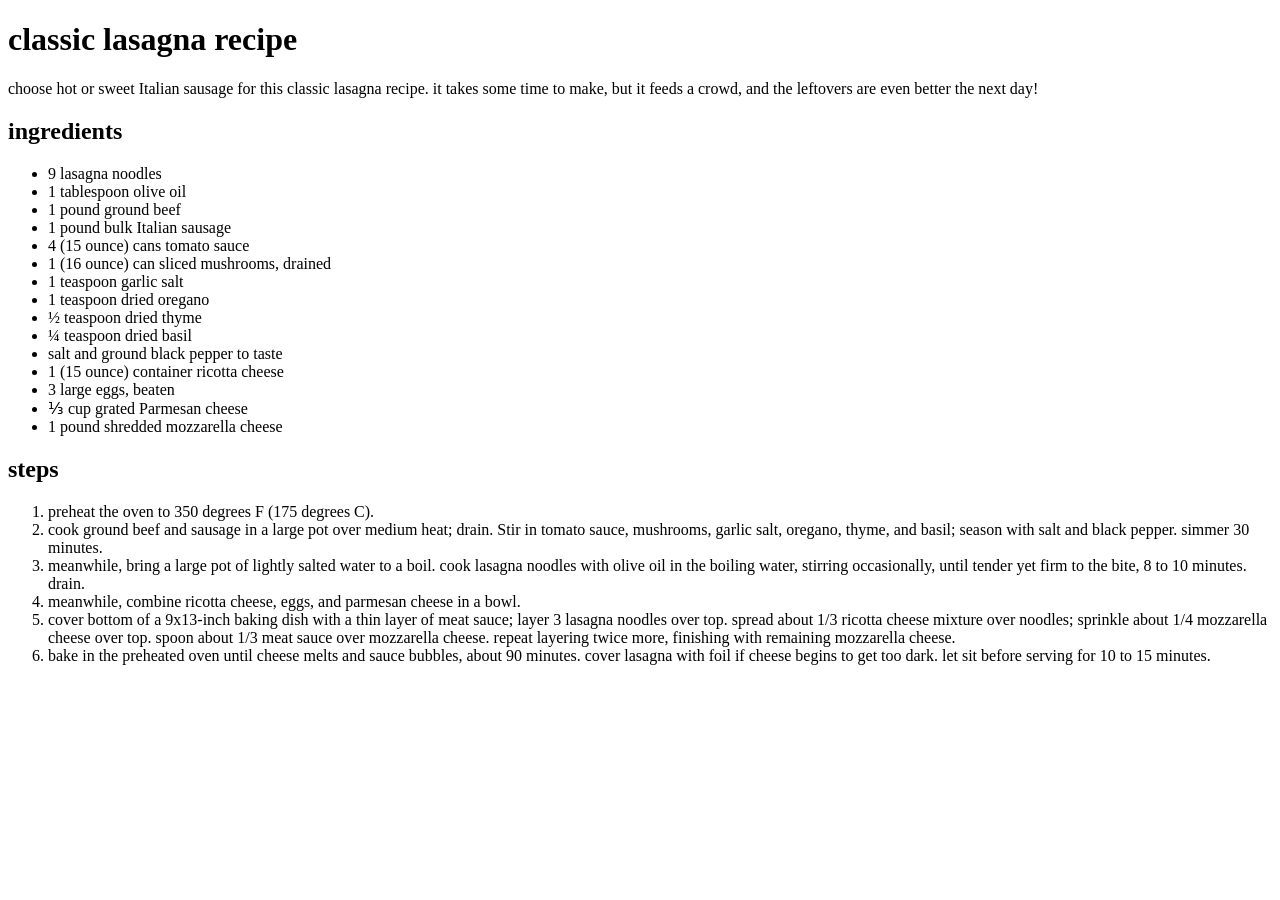
==== recipes/lasagna.html @ a9038f12 "Add lasagna recipe structure - Create recipe page layout - Add recipe title - Add ingredients list -" ====
<!DOCTYPE html>
<html lang="en">
<head>
  <meta charset="UTF-8">
  <meta name="viewport" content="width=device-width, initial-scale=1.0">
  <title>classic lasagna recipe</title>
</head>
<body>
  <h1>classic lasagna recipe</h1>
  <p>
    choose hot or sweet Italian sausage for this classic lasagna recipe.
    it takes some time to make, but it feeds a crowd, and the leftovers are even better the next day!
  </p>
  <h2>ingredients</h2>
  <ul>
    <li>9 lasagna noodles</li>
    <li>1 tablespoon olive oil</li>
    <li>1 pound ground beef</li>
    <li>1 pound bulk Italian sausage</li>
    <li>4 (15 ounce) cans tomato sauce</li>
    <li>1 (16 ounce) can sliced mushrooms, drained</li>
    <li>1 teaspoon garlic salt</li>
    <li>1 teaspoon dried oregano</li>
    <li>½ teaspoon dried thyme</li>
    <li>¼ teaspoon dried basil</li>
    <li>salt and ground black pepper to taste</li>
    <li>1 (15 ounce) container ricotta cheese</li>
    <li>3 large eggs, beaten</li>
    <li>⅓ cup grated Parmesan cheese</li>
    <li>1 pound shredded mozzarella cheese</li>
  </ul>

  <h2>steps</h2>
  <ol>
    <li>preheat the oven to 350 degrees F (175 degrees C).</li>
    <li>cook ground beef and sausage in a large pot over medium heat; drain. Stir in tomato sauce, mushrooms, garlic salt, oregano, thyme, and basil; season with salt and black pepper. simmer 30 minutes.</li>
    <li>meanwhile, bring a large pot of lightly salted water to a boil. cook lasagna noodles with olive oil in the boiling water, stirring occasionally, until tender yet firm to the bite, 8 to 10 minutes. drain.</li>
    <li>meanwhile, combine ricotta cheese, eggs, and parmesan cheese in a bowl.</li>
    <li>cover bottom of a 9x13-inch baking dish with a thin layer of meat sauce; layer 3 lasagna noodles over top. spread about 1/3 ricotta cheese mixture over noodles; sprinkle about 1/4 mozzarella cheese over top. spoon about 1/3 meat sauce over mozzarella cheese. repeat layering twice more, finishing with remaining mozzarella cheese.</li>
    <li>bake in the preheated oven until cheese melts and sauce bubbles, about 90 minutes. cover lasagna with foil if cheese begins to get too dark. let sit before serving for 10 to 15 minutes.</li>
  </ol>
</body>
</html>
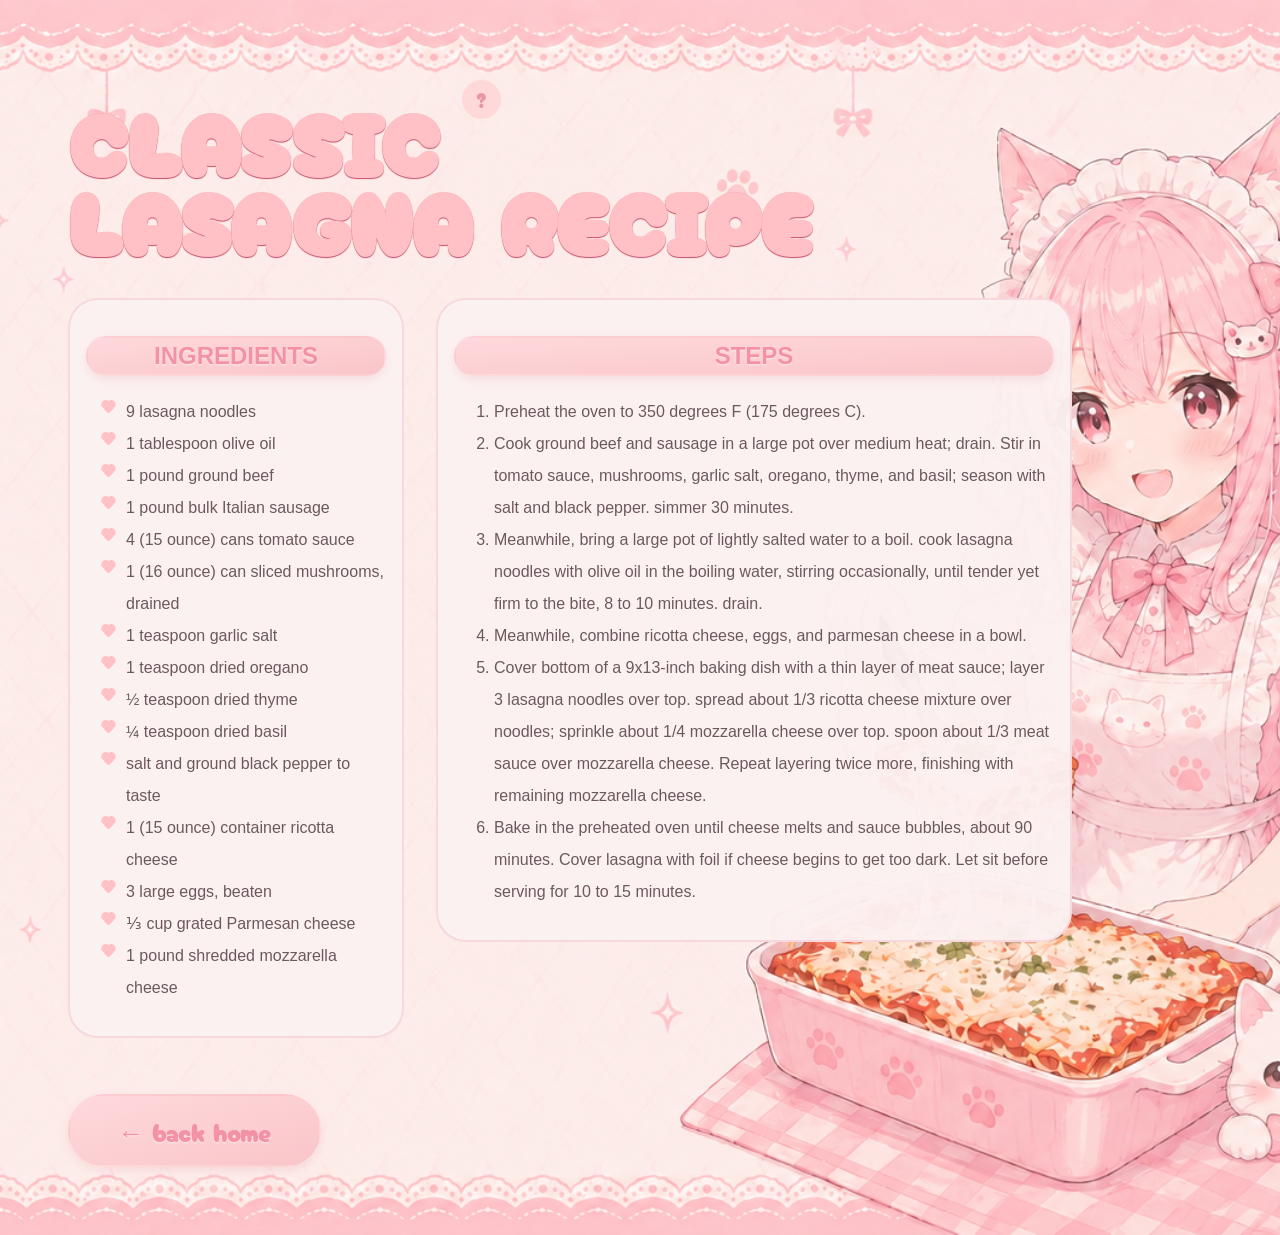
==== commit 756a0d79: "Style lasagna recipe page - Add page layout and background - Style recipe content - Add interactive " ====
--- a/recipes/lasagna.html
+++ b/recipes/lasagna.html
@@ -4,40 +4,64 @@
   <meta charset="UTF-8">
   <meta name="viewport" content="width=device-width, initial-scale=1.0">
   <title>classic lasagna recipe</title>
+  <link rel="stylesheet" href="../style.css">
+  <!-- Подключение шрифта -->
+  <link rel="preconnect" href="https://fonts.googleapis.com">
+  <link rel="preconnect" href="https://fonts.gstatic.com" crossorigin>
+  <link href="https://fonts.googleapis.com/css2?family=Cherry+Bomb+One&family=Lilita+One&display=swap" rel="stylesheet">
 </head>
-<body>
-  <h1>classic lasagna recipe</h1>
-  <p>
-    choose hot or sweet Italian sausage for this classic lasagna recipe.
-    it takes some time to make, but it feeds a crowd, and the leftovers are even better the next day!
-  </p>
-  <h2>ingredients</h2>
-  <ul>
-    <li>9 lasagna noodles</li>
-    <li>1 tablespoon olive oil</li>
-    <li>1 pound ground beef</li>
-    <li>1 pound bulk Italian sausage</li>
-    <li>4 (15 ounce) cans tomato sauce</li>
-    <li>1 (16 ounce) can sliced mushrooms, drained</li>
-    <li>1 teaspoon garlic salt</li>
-    <li>1 teaspoon dried oregano</li>
-    <li>½ teaspoon dried thyme</li>
-    <li>¼ teaspoon dried basil</li>
-    <li>salt and ground black pepper to taste</li>
-    <li>1 (15 ounce) container ricotta cheese</li>
-    <li>3 large eggs, beaten</li>
-    <li>⅓ cup grated Parmesan cheese</li>
-    <li>1 pound shredded mozzarella cheese</li>
-  </ul>
+<body class="lasagna">
+  <div class="header">
+    <h1 class="logo">classic lasagna recipe</h1>
+    <div class="hint">
+      ?
+      <p class="paragraph">
+        Choose hot or sweet Italian sausage for this classic lasagna recipe.
+        It takes some time to make, but it feeds a crowd, and the leftovers are even better the next day!
+      </p>
+    </div>
+  </div>
+  <div class="content">
+    <div class="sidebar">
+      <div class="ingredients">
+        <h2>ingredients</h2>
+        <ul>
+          <li>9 lasagna noodles</li>
+          <li>1 tablespoon olive oil</li>
+          <li>1 pound ground beef</li>
+          <li>1 pound bulk Italian sausage</li>
+          <li>4 (15 ounce) cans tomato sauce</li>
+          <li>1 (16 ounce) can sliced mushrooms, drained</li>
+          <li>1 teaspoon garlic salt</li>
+          <li>1 teaspoon dried oregano</li>
+          <li>½ teaspoon dried thyme</li>
+          <li>¼ teaspoon dried basil</li>
+          <li>salt and ground black pepper to taste</li>
+          <li>1 (15 ounce) container ricotta cheese</li>
+          <li>3 large eggs, beaten</li>
+          <li>⅓ cup grated Parmesan cheese</li>
+          <li>1 pound shredded mozzarella cheese</li>
+        </ul>
+      </div>
+    </div>
 
-  <h2>steps</h2>
-  <ol>
-    <li>preheat the oven to 350 degrees F (175 degrees C).</li>
-    <li>cook ground beef and sausage in a large pot over medium heat; drain. Stir in tomato sauce, mushrooms, garlic salt, oregano, thyme, and basil; season with salt and black pepper. simmer 30 minutes.</li>
-    <li>meanwhile, bring a large pot of lightly salted water to a boil. cook lasagna noodles with olive oil in the boiling water, stirring occasionally, until tender yet firm to the bite, 8 to 10 minutes. drain.</li>
-    <li>meanwhile, combine ricotta cheese, eggs, and parmesan cheese in a bowl.</li>
-    <li>cover bottom of a 9x13-inch baking dish with a thin layer of meat sauce; layer 3 lasagna noodles over top. spread about 1/3 ricotta cheese mixture over noodles; sprinkle about 1/4 mozzarella cheese over top. spoon about 1/3 meat sauce over mozzarella cheese. repeat layering twice more, finishing with remaining mozzarella cheese.</li>
-    <li>bake in the preheated oven until cheese melts and sauce bubbles, about 90 minutes. cover lasagna with foil if cheese begins to get too dark. let sit before serving for 10 to 15 minutes.</li>
-  </ol>
+    <div class="steps">
+      <h2>steps</h2>
+      <ol>
+        <li>Preheat the oven to 350 degrees F (175 degrees C).</li>
+        <li>Cook ground beef and sausage in a large pot over medium heat; drain. Stir in tomato sauce, mushrooms, garlic salt, oregano, thyme, and basil; season with salt and black pepper. simmer 30 minutes.</li>
+        <li>Meanwhile, bring a large pot of lightly salted water to a boil. cook lasagna noodles with olive oil in the boiling water, stirring occasionally, until tender yet firm to the bite, 8 to 10 minutes. drain.</li>
+        <li>Meanwhile, combine ricotta cheese, eggs, and parmesan cheese in a bowl.</li>
+        <li>Cover bottom of a 9x13-inch baking dish with a thin layer of meat sauce; layer 3 lasagna noodles over top. spread about 1/3 ricotta cheese mixture over noodles; sprinkle about 1/4 mozzarella cheese over top. spoon about 1/3 meat sauce over mozzarella cheese. Repeat layering twice more, finishing with remaining mozzarella cheese.</li>
+        <li>Bake in the preheated oven until cheese melts and sauce bubbles, about 90 minutes. Cover lasagna with foil if cheese begins to get too dark. Let sit before serving for 10 to 15 minutes.</li>
+      </ol>
+    </div>
+
+    
+  </div>  
+
+  <a href="../index.html" class="button">
+      ← back home
+  </a>
 </body>
 </html>
--- a/style.css
+++ b/style.css
@@ -0,0 +1,275 @@
+/* base */
+body {
+  margin: 0;
+  padding: 0;
+  min-height: 100vh;
+
+  background-size: cover;
+  background-position: center;
+  background-repeat: no-repeat;
+
+  font-family: "Cherry Bomb One", sans-serif;
+}
+
+.home {
+  display: flex;
+  flex-direction: column;
+  justify-content: center;
+  align-items: center;
+
+  background-image: url(./images/home-bg.png);
+}
+
+/* logo */
+.logo {
+  color: #ffc1c6;
+  -webkit-text-stroke: 0.1px #ed8fa3ab;
+  font-size: 88px;
+  text-align: center;
+  margin-bottom: 80px;
+
+  line-height: 0.7;
+  text-transform: uppercase;
+  
+  transition: transform .3s ease;
+}
+
+.logo:hover {
+  transform: scale(1.06);
+}
+
+.logo span {
+  font-size: 40px;
+  -webkit-text-stroke: 1.3px #ed8fa3ba;
+
+  display: inline-block;
+  animation: float 3s ease-in-out infinite;
+}
+
+/* logo animation */
+@keyframes float {
+  0%,100% {
+    transform: translateY(0);
+  }
+
+  50% {
+    transform: translateY(-4px);
+  }
+}
+
+/* buttons */
+.button {
+  font-size: 26px;
+  color: #f1849cdb;
+  text-decoration: none;
+  text-shadow: 0 1px 2px rgba(255,255,255,.6);
+  
+  padding: 16px 48px;
+  border: 2px solid transparent;
+  border-radius: 40px;
+
+  background: linear-gradient(to bottom right, #ffd9dc,#f9c5c9);
+  box-shadow: 0 4px 10px rgba(198, 56, 92, 0.10);
+
+  display: flex;
+  justify-content: center;
+  align-items: center;
+
+  transition: transform 0.2s ease,
+              box-shadow 0.2s ease,
+              color 0.2s ease,
+              background 0.2s ease;
+
+  cursor: url(./images/paw-cursor.png), pointer;  
+}
+
+.button:hover {
+  background: 
+    linear-gradient(#ffeef0, #ffeef0) padding-box, 
+    linear-gradient(to bottom right, #ffb3ba, #f79aa2) border-box;
+  color: #dc4a6a;
+
+  transform: translateY(-3px) scale(1.02);
+  box-shadow: 0 10px 20px rgba(198, 56, 92, 0.15);
+}
+
+.button:active {
+  background:
+    linear-gradient(#ffd7dc, #ffd7dc) padding-box,
+    linear-gradient(to top left, #f79aa2, #ffb3ba) border-box;
+
+  color: #c54d68;
+
+  transform: translateY(1px) scale(0.98);
+  box-shadow: 0 3px 8px rgba(198, 56, 92, 0.18);
+}
+
+/* navigation */
+.recipes {
+  display: flex;
+  flex-direction: column;
+  gap: 16px;
+}
+
+/*lasagna base*/
+.lasagna {
+  background-image: url(../images/lasagna-bg.png);
+
+  display: flex;
+  flex-direction: column;
+  justify-content: center;
+  align-items: flex-start;
+  margin: 20px;
+  gap: 8px;
+}
+
+/*burger base*/
+
+
+/*tiramisu base*/
+
+
+.header {
+  display: flex;
+  flex-direction: row;
+  align-items: flex-start;
+  gap: 24px;
+  margin-top: 80px;
+  margin-left: 48px;
+
+  position: relative;
+}
+
+.sidebar {
+  display: flex;
+  flex-direction: column;
+  gap: 16px;
+  max-width:500px;
+}
+
+.paragraph {
+  opacity: 0;
+  transition: opacity 0.2s ease;
+  min-width: 400px;
+  max-width: 600px;
+  padding: 24px 30px;
+
+  color: #ec8ea2;
+  font-family: "Nunito", sans-serif;
+  font-style: italic;
+  font-weight: 800;
+  line-height: 1.4;
+
+  background: rgba(255, 240, 242, 0.18);
+  border: 1px solid rgba(255, 255, 255, 0.35);
+  border-radius: 30px;
+
+  backdrop-filter: blur(10px);
+  -webkit-backdrop-filter: blur(10px);
+
+  box-shadow:
+    0 8px 30px rgba(198, 56, 92, 0.08),
+    inset 0 1px 1px rgba(255, 255, 255, 0.4);
+
+  text-shadow:
+    0 1px 4px rgb(245, 243, 243);
+  
+}
+
+.content {
+  display: flex;
+  flex-flow: row wrap;
+  justify-content: center;
+  gap: 32px;
+
+  font-family: "Nunito",sans-serif;
+
+  align-self: flex-start;
+  margin-left: 48px;
+  margin-top: 32px;
+}
+
+h2 {
+  text-align: center;
+  color: #f1849cdb;
+
+  text-transform: uppercase;
+  text-decoration: none;
+  text-shadow: 0 1px 2px rgba(255,255,255,.6);
+  
+  padding: 4px 8px;
+  border: 2px solid transparent;
+  border-radius: 40px;
+
+  background: linear-gradient(to bottom right, #ffd9dc,#f9c5c9);
+  box-shadow: 0 4px 10px rgba(198, 56, 92, 0.10);
+}
+
+.steps {
+  width: fit-content;
+  height: fit-content;
+  max-width: 600px;
+}
+
+.ingredients {
+  width: fit-content;
+  max-width: 300px;
+}
+
+.ingredients ul{
+ list-style-image: url(./images/heart-icon.svg);
+}
+
+li {
+  line-height: 2;
+  font-size: 16px;
+}
+
+.lasagna > .button {
+  align-self: flex-start;
+  margin: 48px;
+}
+
+.header > .logo {
+  max-width: 800px;
+  text-shadow: 0 1px 1px #c54d68;
+  margin: 0;
+  line-height: 0.9;
+  text-align: left;
+}
+
+.steps, .ingredients {
+  background: rgba(252, 242, 242, 0.957);
+  color: #6c595d;
+  border: 2px solid #f6d8de;
+  border-radius: 30px;
+  padding: 16px;
+}
+.hint {
+  position: absolute;
+  bottom: 20px;
+  right: 430px;
+  position: relative;
+  font-size: 20px;
+  color: #e795a7;
+  background-color: #ffd9da;
+  border-radius: 30px;
+  padding: 5px 14px;
+  cursor: url(./images/paw-cursor.png), pointer; 
+  transition: scale 0.2s ease;
+}
+
+.hint > .paragraph {
+  position: absolute;
+  left: 100%;
+  top: 0;
+  font-size: 18px;
+}
+
+.hint:hover > .paragraph {
+  opacity: 1;
+}
+
+.hint:hover {
+  scale: 1.1;
+}
